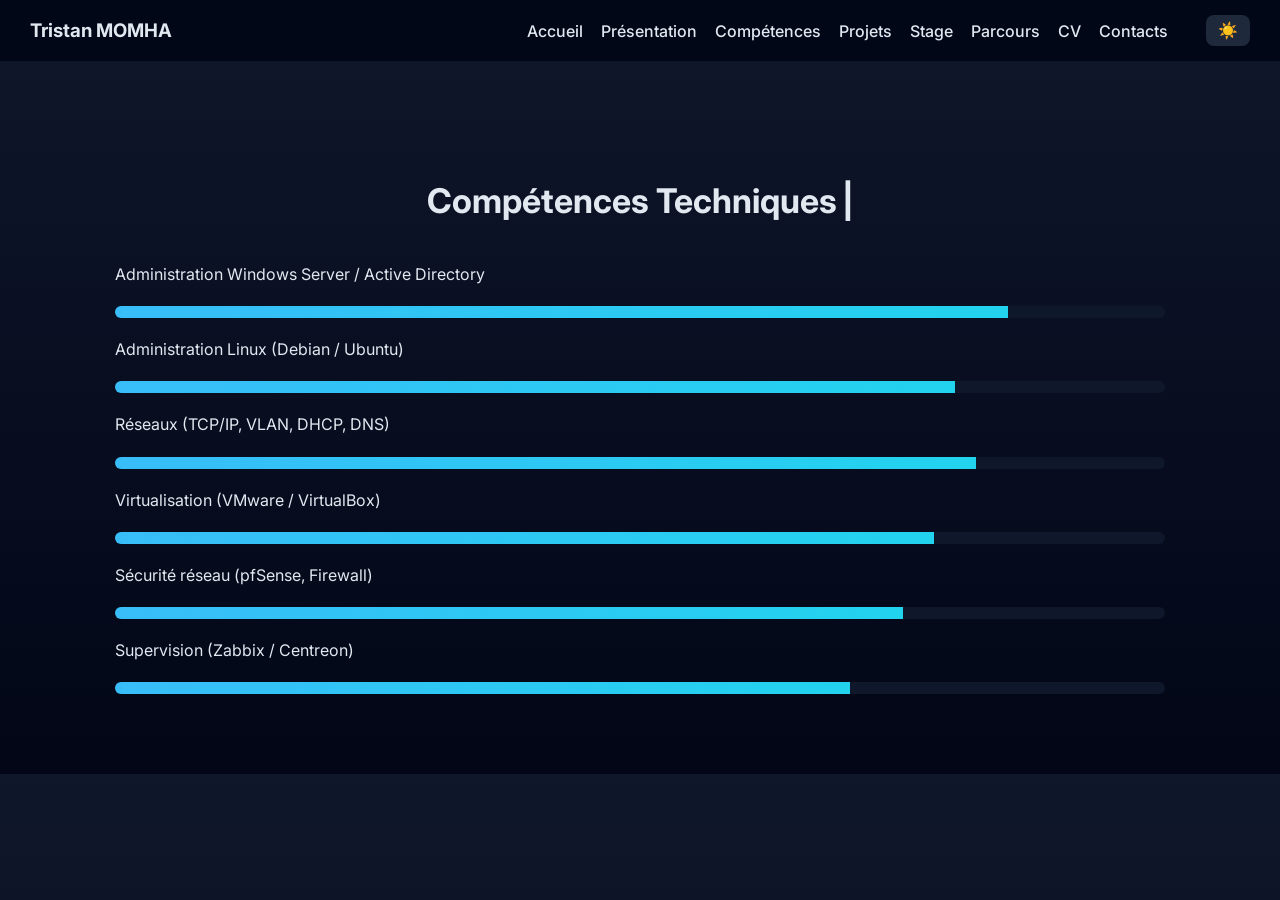
==== competences.html @ 9be64e83 "Premier commit : mon site portfolio" ====
<!DOCTYPE html>
<html lang="fr">

<head>

<meta charset="UTF-8">
<meta name="viewport" content="width=device-width, initial-scale=1.0">

<meta name="description" content="Compétences techniques de Tristan MOMHA en administration systèmes, réseaux et sécurité. BTS SIO option SISR.">

 <title>Compétences | Tristan MOMHA</title>

<link rel="stylesheet" href="css/style.css">

<link href="https://fonts.googleapis.com/css2?family=Inter:wght@300;400;600;700&display=swap" rel="stylesheet">

</head>

<body>

<nav>

<h3>Tristan MOMHA</h3>

<div class="nav-links">

<a href="index.html">Accueil</a>
<a href="presentation.html">Présentation</a>
<a href="competences.html">Compétences</a>
<a href="projets.html">Projets</a>
<a href="stage.html">Stage</a>
<a href="parcours.html">Parcours</a>
<a href="cv.html">CV</a>
<a href="contact.html">Contacts</a>

<button id="theme-toggle" aria-label="Changer le thème">☀️</button>

</div>

</nav>

<section>

<h2 class="typewriter">Compétences Techniques</h2>

<div class="skills">

<p>Administration Windows Server / Active Directory</p>
<div class="skill-bar"><span style="width:85%"></span></div>

<p>Administration Linux (Debian / Ubuntu)</p>
<div class="skill-bar"><span style="width:80%"></span></div>

<p>Réseaux (TCP/IP, VLAN, DHCP, DNS)</p>
<div class="skill-bar"><span style="width:82%"></span></div>

<p>Virtualisation (VMware / VirtualBox)</p>
<div class="skill-bar"><span style="width:78%"></span></div>

<p>Sécurité réseau (pfSense, Firewall)</p>
<div class="skill-bar"><span style="width:75%"></span></div>

<p>Supervision (Zabbix / Centreon)</p>
<div class="skill-bar"><span style="width:70%"></span></div>

</div>

</section>

<script src="js/script.js"></script>

</body>
</html>
---- css/style.css ----
:root{
--bg:#0f172a;
--bg2:#020617;
--card:#1e293b;
--accent:#38bdf8;
--accent2:#22d3ee;
--text:#e2e8f0;
--muted:#94a3b8;
}

/* RESET */

*{
margin:0;
padding:0;
box-sizing:border-box;
}

html{
scroll-behavior:smooth;
}

body{
font-family:'Inter',sans-serif;
background:linear-gradient(180deg,var(--bg),var(--bg2));
color:var(--text);
}

/* NAVIGATION */

nav{
position:fixed;
top:0;
width:100%;
background:rgba(2,6,23,0.9);
backdrop-filter:blur(8px);
padding:15px 30px;
display:flex;
justify-content:space-between;
align-items:center;
z-index:1000;
}

.nav-links{
display:flex;
align-items:center;
gap:18px;
}

nav h3{
font-weight:700;
}

nav a{
color:var(--text);
text-decoration:none;
font-weight:500;
transition:0.3s;
}

nav a:hover{
color:var(--accent);
}

nav a:focus{
outline:2px solid var(--accent);
outline-offset:4px;
border-radius:4px;
}

nav a.active{
color:var(--accent);
font-weight:600;
}

/* HEADER */

header{
height:100vh;
display:flex;
flex-direction:column;
justify-content:center;
align-items:center;
text-align:center;
padding:20px;
}

header img{
width:200px;
height:200px;
border-radius:50%;
object-fit:cover;
object-position:center top;
margin-bottom:25px;
}

header h1{
font-size:48px;
margin-bottom:10px;
}

header p{
color:var(--muted);
font-size:18px;
}

/* SECTIONS */

section{
padding:120px 25px 80px;
max-width:1100px;
margin:auto;
margin-top:60px;
}

h2{
font-size:34px;
margin-bottom:40px;
text-align:center;
}

p{
line-height:1.7;
}

/* BOUTONS */

button{
padding:12px 26px;
border-radius:8px;
border:none;
background:linear-gradient(135deg,var(--accent),var(--accent2));
color:#020617;
font-weight:600;
cursor:pointer;
transition:0.3s;
}

button:hover{
transform:translateY(-3px);
box-shadow:0 10px 25px rgba(0,0,0,0.4);
}

button:focus{
outline:2px solid var(--accent);
outline-offset:4px;
}

/* GRID */

.grid{
display:grid;
grid-template-columns:repeat(auto-fit,minmax(320px,1fr));
gap:30px;
}

/* CARTES */

.card{
background:var(--card);
padding:25px;
border-radius:16px;
border:1px solid rgba(255,255,255,0.05);
transition:0.3s;
}

.card:hover{
transform:translateY(-8px);
box-shadow:0 20px 50px rgba(0,0,0,0.4);
}

.card h3{
margin-bottom:6px;
}

.card p{
color:var(--accent);
font-size:14px;
margin-bottom:10px;
}

.card ul{
margin-top:10px;
padding-left:18px;
line-height:1.6;
color:var(--muted);
}

/* IMAGE LOCALISATION STAGE */

.stage-img{
width:100%;
margin-top:15px;
border-radius:10px;
transition:0.3s;
}

.stage-img:hover{
transform:scale(1.03);
}

/* COMPÉTENCES */

.skills{
display:grid;
gap:18px;
}

.skill-bar{
background:#0f172a;
border-radius:10px;
overflow:hidden;
}

.skill-bar span{
display:block;
padding:6px;
background:linear-gradient(90deg,var(--accent),var(--accent2));
}

/* TIMELINE */

.timeline{
border-left:2px solid var(--accent);
padding-left:20px;
display:grid;
gap:25px;
}

.timeline-item{
position:relative;
}

.timeline-item::before{
content:"";
position:absolute;
left:-29px;
top:5px;
width:14px;
height:14px;
background:var(--accent);
border-radius:50%;
}

/* CV */

.cv-preview{
width:100%;
height:500px;
border:none;
border-radius:12px;
margin-bottom:20px;
}

/* CONTACT */

.contact-card{
background:var(--card);
padding:30px;
border-radius:16px;
max-width:500px;
margin:auto;
text-align:center;
}

.contact-info{
font-size:18px;
margin-bottom:20px;
}

.contact-info a{
color:var(--accent);
text-decoration:none;
}

.contact-info a:hover{
text-decoration:underline;
}

/* CONTACT FORM */

.contact-container{
display:grid;
grid-template-columns:1fr 1fr;
gap:40px;
max-width:1000px;
margin:auto;
}

.contact-form{
background:var(--card);
padding:30px;
border-radius:16px;
}

.form-group{
margin-bottom:20px;
}

.form-group label{
display:block;
margin-bottom:8px;
font-weight:500;
}

.form-group input,
.form-group textarea{
width:100%;
padding:12px 16px;
border-radius:8px;
border:1px solid rgba(255,255,255,0.1);
background:rgba(0,0,0,0.2);
color:var(--text);
font-family:'Inter',sans-serif;
font-size:14px;
transition:0.3s;
}

.form-group input:focus,
.form-group textarea:focus{
outline:none;
border-color:var(--accent);
box-shadow:0 0 0 3px rgba(56,189,248,0.2);
}

.form-group textarea{
resize:vertical;
min-height:120px;
}

#form-status{
margin-top:15px;
text-align:center;
font-size:14px;
}

#form-status.success{
color:#22c55e;
}

#form-status.error{
color:#ef4444;
}

.contact-info-card{
background:var(--card);
padding:30px;
border-radius:16px;
}

.contact-info-card h3{
margin-bottom:25px;
}

.contact-item{
margin-bottom:20px;
}

.contact-item span{
display:block;
color:var(--muted);
font-size:13px;
margin-bottom:5px;
}

.contact-item a{
color:var(--accent);
text-decoration:none;
font-size:16px;
}

.contact-item a:hover{
text-decoration:underline;
}

/* FOOTER */

footer{
text-align:center;
padding:40px 20px;
color:var(--muted);
}

/* TYPEWRITER */

.typewriter::after{
content:"|";
margin-left:5px;
animation:blink 1s infinite;
}

@keyframes blink{
0%{opacity:1;}
50%{opacity:0;}
100%{opacity:1;}
}

/* MODE CLAIR */

body.light-mode{

--bg:#ffffff;
--bg2:#f1f5f9;
--card:#ffffff;
--text:#0f172a;
--muted:#475569;

background:linear-gradient(180deg,var(--bg),var(--bg2));
color:var(--text);

}

body.light-mode nav{
background:rgba(255,255,255,0.9);
}

body.light-mode .card{
box-shadow:0 10px 25px rgba(0,0,0,0.1);
}

body.light-mode .skill-bar{
background:#e2e8f0;
}

/* BOUTON THEME */

#theme-toggle{
margin-left:20px;
padding:6px 12px;
border-radius:8px;
border:none;
cursor:pointer;
font-size:16px;
background:var(--card);
color:var(--text);
transition:0.3s;
}

#theme-toggle:hover{
transform:scale(1.1);
}

#theme-toggle:focus{
outline:2px solid var(--accent);
outline-offset:4px;
}

/* RESPONSIVE */

@media(max-width:800px){
.contact-container{
grid-template-columns:1fr;
}
}

@media(max-width:700px){

nav{
flex-direction:column;
gap:10px;
}

header h1{
font-size:34px;
}

a:focus{
outline:2px solid var(--accent);
outline-offset:4px;
}

}
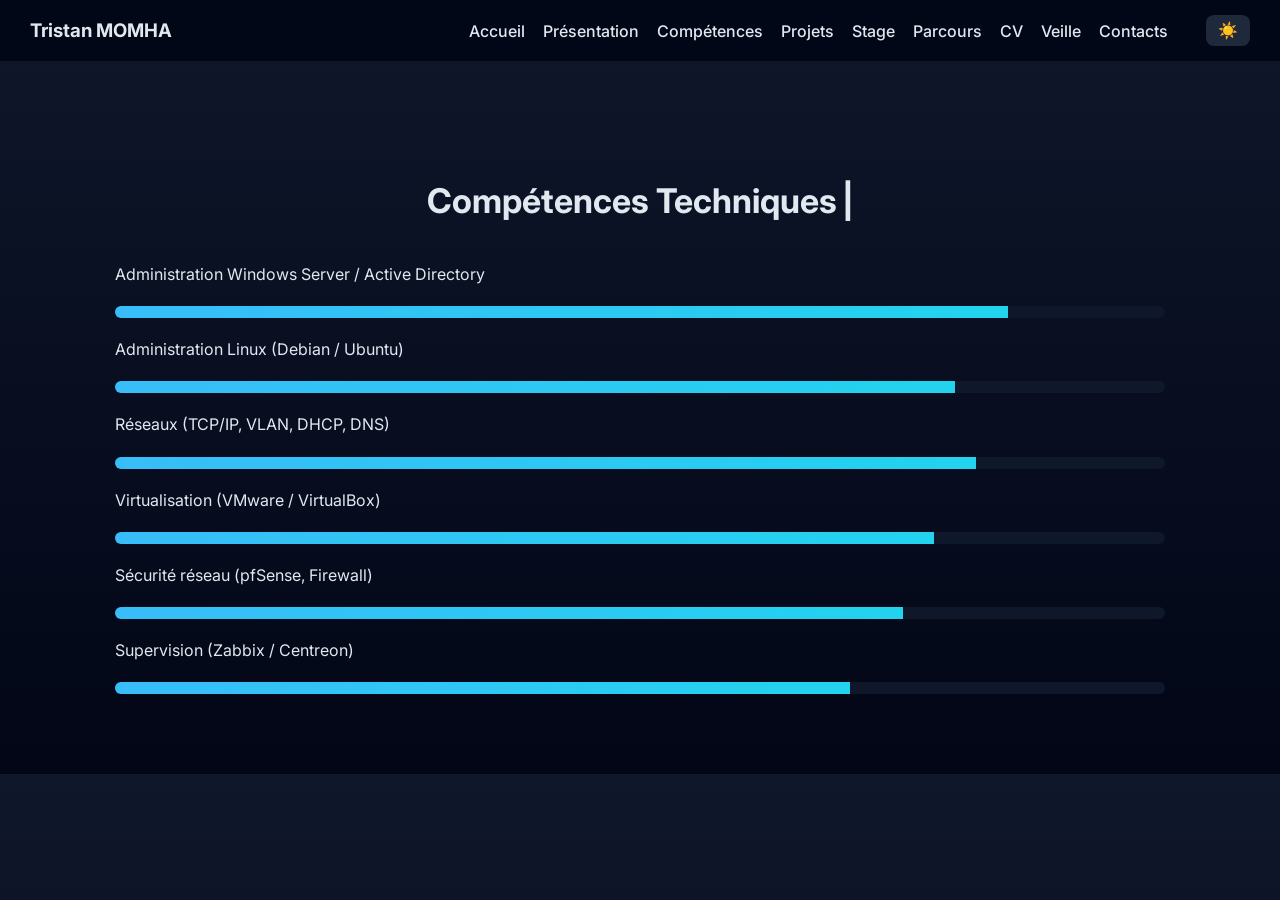
==== commit 6817fcd9: "rajout" ====
--- a/competences.html
+++ b/competences.html
@@ -31,6 +31,7 @@
 <a href="stage.html">Stage</a>
 <a href="parcours.html">Parcours</a>
 <a href="cv.html">CV</a>
+<a href="veille.html">Veille</a>
 <a href="contact.html">Contacts</a>
 
 <button id="theme-toggle" aria-label="Changer le thème">☀️</button>
--- a/css/style.css
+++ b/css/style.css
@@ -469,4 +469,177 @@
 outline-offset:4px;
 }
 
+}
+
+/* VEILLE TECHNOLOGIQUE */
+
+.veille-header {
+text-align: center;
+margin-bottom: 3rem;
+padding: 2rem;
+background: linear-gradient(135deg, var(--accent), var(--accent2));
+color: #020617;
+border-radius: 10px;
+}
+
+.veille-header h1 {
+font-size: 2.5rem;
+margin-bottom: 1rem;
+}
+
+.veille-header p {
+font-size: 1.2rem;
+opacity: 0.9;
+}
+
+.veille-sujet {
+background: var(--card);
+border-left: 4px solid #dc3545;
+padding: 1.5rem;
+margin: 2rem 0;
+border-radius: 0 10px 10px 0;
+}
+
+.veille-sujet h3 {
+color: #dc3545;
+margin-top: 0;
+}
+
+.sources-list {
+display: flex;
+flex-wrap: wrap;
+gap: 1rem;
+margin: 2rem 0;
+justify-content: center;
+}
+
+.source-badge {
+background: var(--card);
+padding: 0.5rem 1rem;
+border-radius: 20px;
+font-size: 0.9rem;
+color: var(--text);
+border: 1px solid rgba(255,255,255,0.1);
+}
+
+.rss-container {
+display: grid;
+grid-template-columns: repeat(auto-fill, minmax(350px, 1fr));
+gap: 2rem;
+margin: 3rem 0;
+}
+
+.source-section {
+background: var(--card);
+border-radius: 10px;
+box-shadow: 0 2px 10px rgba(0,0,0,0.1);
+overflow: hidden;
+transition: transform 0.3s ease;
+}
+
+.source-section:hover {
+transform: translateY(-5px);
+box-shadow: 0 5px 20px rgba(0,0,0,0.15);
+}
+
+.source-header {
+background: #343a40;
+color: white;
+padding: 1rem;
+font-weight: 600;
+border-bottom: 3px solid #dc3545;
+}
+
+.source-articles {
+padding: 1rem;
+}
+
+.rss-item {
+border-bottom: 1px solid rgba(255,255,255,0.1);
+padding: 1rem 0;
+}
+
+.rss-item:last-child {
+border-bottom: none;
+}
+
+.rss-item h3 {
+margin: 0 0 0.5rem 0;
+font-size: 1rem;
+}
+
+.rss-item a {
+color: var(--text);
+text-decoration: none;
+font-weight: 600;
+}
+
+.rss-item a:hover {
+color: var(--accent);
+}
+
+.rss-date {
+color: var(--muted);
+font-size: 0.8rem;
+margin: 0.5rem 0;
+}
+
+.rss-description {
+color: var(--muted);
+font-size: 0.9rem;
+line-height: 1.4;
+}
+
+.contexte-veille {
+background: var(--card);
+padding: 2rem;
+border-radius: 10px;
+margin: 3rem 0;
+box-shadow: 0 2px 10px rgba(0,0,0,0.1);
+}
+
+.contexte-veille h3 {
+color: var(--text);
+border-bottom: 2px solid #dc3545;
+padding-bottom: 0.5rem;
+margin-bottom: 1.5rem;
+}
+
+.contexte-veille ul {
+color: var(--muted);
+line-height: 1.8;
+padding-left: 20px;
+}
+
+.contexte-veille li {
+margin-bottom: 10px;
+}
+
+.stat-grid {
+display: grid;
+grid-template-columns: repeat(auto-fit, minmax(250px, 1fr));
+gap: 1.5rem;
+margin: 2rem 0;
+}
+
+.stat-card {
+background: var(--bg);
+padding: 1.5rem;
+border-radius: 8px;
+text-align: center;
+border: 1px solid rgba(255,255,255,0.05);
+}
+
+.stat-number {
+font-size: 2.5rem;
+font-weight: 700;
+color: #dc3545;
+margin-bottom: 0.5rem;
+}
+
+.stat-label {
+color: var(--muted);
+font-size: 0.9rem;
+text-transform: uppercase;
+letter-spacing: 1px;
 }
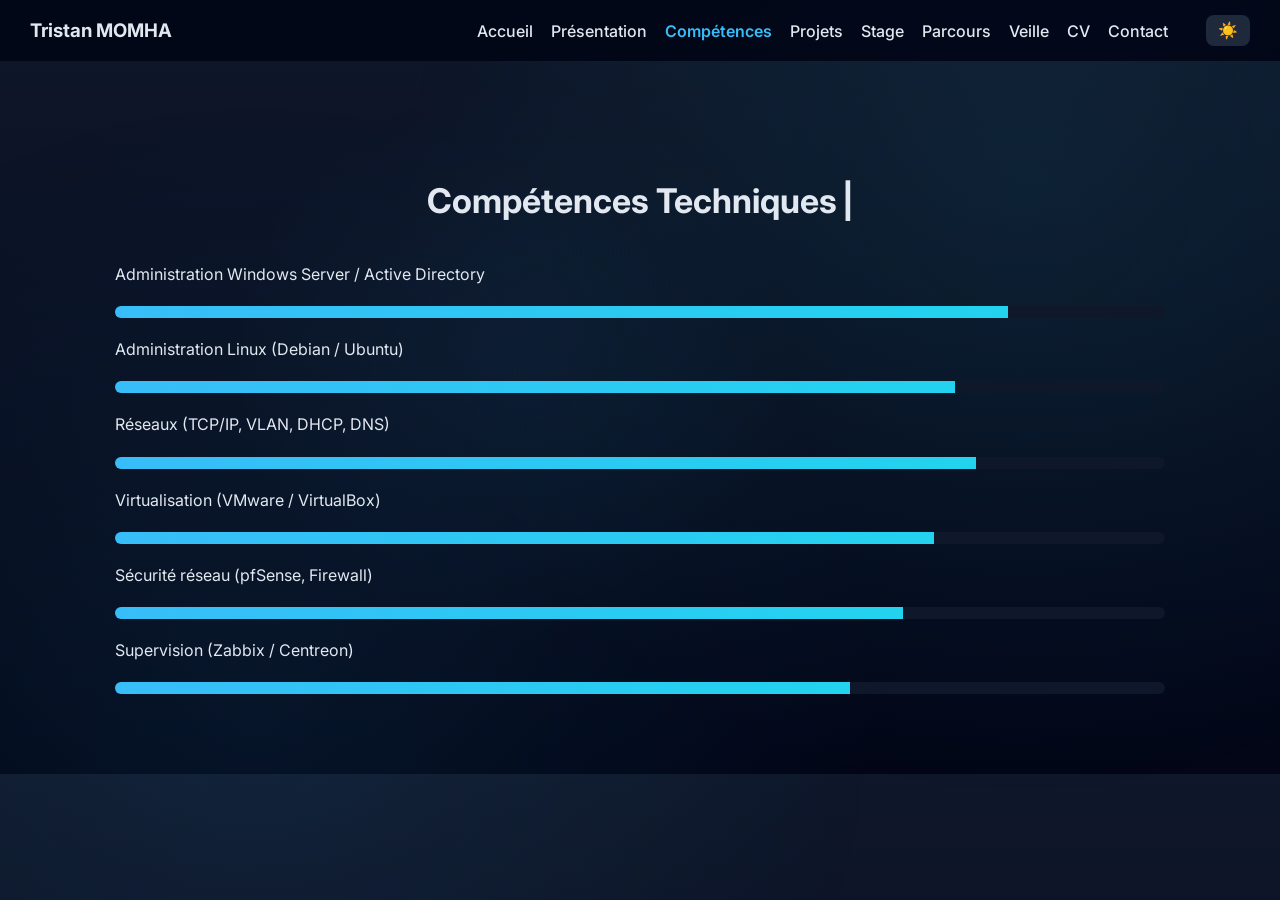
==== commit 603baa60: "changement de code" ====
--- a/competences.html
+++ b/competences.html
@@ -30,9 +30,9 @@
 <a href="projets.html">Projets</a>
 <a href="stage.html">Stage</a>
 <a href="parcours.html">Parcours</a>
+<a href="veille.html">Veille</a>
 <a href="cv.html">CV</a>
-<a href="veille.html">Veille</a>
-<a href="contact.html">Contacts</a>
+<a href="contact.html">Contact</a>
 
 <button id="theme-toggle" aria-label="Changer le thème">☀️</button>
 
--- a/css/style.css
+++ b/css/style.css
@@ -24,6 +24,40 @@
 font-family:'Inter',sans-serif;
 background:linear-gradient(180deg,var(--bg),var(--bg2));
 color:var(--text);
+position:relative;
+overflow-x:hidden;
+}
+
+/* Animated background */
+body::before{
+content:'';
+position:fixed;
+top:0;
+left:0;
+width:100%;
+height:100%;
+background: 
+radial-gradient(circle at 20% 80%, rgba(56,189,248,0.08) 0%, transparent 50%),
+radial-gradient(circle at 80% 20%, rgba(34,211,238,0.08) 0%, transparent 50%),
+radial-gradient(circle at 40% 40%, rgba(56,189,248,0.05) 0%, transparent 30%);
+animation:bgMove 20s ease-in-out infinite;
+z-index:-1;
+pointer-events:none;
+}
+
+@keyframes bgMove{
+0%,100%{
+transform:translate(0,0) scale(1);
+}
+25%{
+transform:translate(20px,-20px) scale(1.05);
+}
+50%{
+transform:translate(-10px,10px) scale(0.98);
+}
+75%{
+transform:translate(-20px,-10px) scale(1.02);
+}
 }
 
 /* NAVIGATION */
@@ -99,6 +133,14 @@
 margin-bottom:10px;
 }
 
+header .subtitle{
+color:var(--primary);
+font-size:22px;
+font-weight:500;
+margin-bottom:20px;
+letter-spacing:0.5px;
+}
+
 header p{
 color:var(--muted);
 font-size:18px;
@@ -152,6 +194,145 @@
 display:grid;
 grid-template-columns:repeat(auto-fit,minmax(320px,1fr));
 gap:30px;
+}
+
+/* WELCOME SECTION */
+
+.welcome{
+text-align:center;
+margin-bottom:60px;
+}
+
+.welcome h2{
+font-size:2.5rem;
+margin-bottom:20px;
+background:linear-gradient(135deg,var(--accent),var(--accent2));
+-webkit-background-clip:text;
+-webkit-text-fill-color:transparent;
+background-clip:text;
+}
+
+.welcome p{
+font-size:1.1rem;
+color:var(--muted);
+max-width:700px;
+margin:0 auto 15px;
+line-height:1.7;
+}
+
+.welcome strong{
+color:var(--accent);
+}
+
+.welcome-links{
+display:flex;
+gap:15px;
+justify-content:center;
+margin-top:30px;
+flex-wrap:wrap;
+}
+
+.btn-primary,.btn-secondary{
+padding:12px 28px;
+border-radius:8px;
+text-decoration:none;
+font-weight:600;
+transition:0.3s;
+}
+
+.btn-primary{
+background:linear-gradient(135deg,var(--accent),var(--accent2));
+color:var(--bg2);
+}
+
+.btn-primary:hover{
+transform:translateY(-2px);
+box-shadow:0 5px 20px rgba(56,189,248,0.3);
+}
+
+.btn-secondary{
+background:transparent;
+border:2px solid var(--accent);
+color:var(--accent);
+}
+
+.btn-secondary:hover{
+background:var(--accent);
+color:var(--bg2);
+}
+
+/* HIGHLIGHTS SECTION */
+
+.highlights{
+display:grid;
+grid-template-columns:repeat(auto-fit,minmax(280px,1fr));
+gap:25px;
+margin-top:40px;
+}
+
+.highlight-card{
+background:var(--card);
+padding:30px;
+border-radius:12px;
+border:1px solid rgba(56,189,248,0.1);
+transition:0.3s;
+}
+
+.highlight-card:hover{
+transform:translateY(-5px);
+border-color:var(--accent);
+box-shadow:0 10px 30px rgba(0,0,0,0.3);
+}
+
+.highlight-card h3{
+font-size:1.3rem;
+margin-bottom:12px;
+color:var(--accent);
+}
+
+.highlight-card p{
+color:var(--muted);
+margin-bottom:20px;
+line-height:1.6;
+}
+
+.highlight-card a{
+color:var(--accent2);
+text-decoration:none;
+font-weight:600;
+transition:0.3s;
+}
+
+.highlight-card a:hover{
+color:var(--accent);
+}
+
+/* FILE PREVIEW */
+
+.file-preview{
+display:flex;
+align-items:center;
+gap:20px;
+background:var(--card);
+padding:25px;
+border-radius:12px;
+border:1px solid rgba(56,189,248,0.1);
+margin:20px auto 30px;
+max-width:500px;
+}
+
+.file-icon{
+font-size:3rem;
+}
+
+.file-info h3{
+color:var(--text);
+margin-bottom:5px;
+}
+
+.file-info p{
+color:var(--muted);
+font-size:0.9rem;
 }
 
 /* CARTES */
@@ -422,6 +603,21 @@
 background:#e2e8f0;
 }
 
+body.light-mode .stat-card{
+background:linear-gradient(135deg,rgba(56,189,248,0.15),rgba(34,211,238,0.1));
+}
+
+body.light-mode .rss-item{
+background:rgba(0,0,0,0.05);
+}
+
+body.light-mode body::before{
+background: 
+radial-gradient(circle at 20% 80%, rgba(56,189,248,0.15) 0%, transparent 50%),
+radial-gradient(circle at 80% 20%, rgba(34,211,238,0.1) 0%, transparent 50%),
+radial-gradient(circle at 40% 40%, rgba(56,189,248,0.1) 0%, transparent 30%);
+}
+
 /* BOUTON THEME */
 
 #theme-toggle{
@@ -471,175 +667,209 @@
 
 }
 
-/* VEILLE TECHNOLOGIQUE */
-
-.veille-header {
-text-align: center;
-margin-bottom: 3rem;
-padding: 2rem;
-background: linear-gradient(135deg, var(--accent), var(--accent2));
-color: #020617;
-border-radius: 10px;
-}
-
-.veille-header h1 {
-font-size: 2.5rem;
-margin-bottom: 1rem;
-}
-
-.veille-header p {
-font-size: 1.2rem;
-opacity: 0.9;
-}
-
-.veille-sujet {
-background: var(--card);
-border-left: 4px solid #dc3545;
-padding: 1.5rem;
-margin: 2rem 0;
-border-radius: 0 10px 10px 0;
-}
-
-.veille-sujet h3 {
-color: #dc3545;
-margin-top: 0;
-}
-
-.sources-list {
-display: flex;
-flex-wrap: wrap;
-gap: 1rem;
-margin: 2rem 0;
-justify-content: center;
-}
-
-.source-badge {
-background: var(--card);
-padding: 0.5rem 1rem;
-border-radius: 20px;
-font-size: 0.9rem;
-color: var(--text);
-border: 1px solid rgba(255,255,255,0.1);
-}
-
-.rss-container {
-display: grid;
-grid-template-columns: repeat(auto-fill, minmax(350px, 1fr));
-gap: 2rem;
-margin: 3rem 0;
-}
-
-.source-section {
-background: var(--card);
-border-radius: 10px;
-box-shadow: 0 2px 10px rgba(0,0,0,0.1);
-overflow: hidden;
-transition: transform 0.3s ease;
-}
-
-.source-section:hover {
-transform: translateY(-5px);
-box-shadow: 0 5px 20px rgba(0,0,0,0.15);
-}
-
-.source-header {
-background: #343a40;
-color: white;
-padding: 1rem;
-font-weight: 600;
-border-bottom: 3px solid #dc3545;
-}
-
-.source-articles {
-padding: 1rem;
-}
-
-.rss-item {
-border-bottom: 1px solid rgba(255,255,255,0.1);
-padding: 1rem 0;
-}
-
-.rss-item:last-child {
-border-bottom: none;
-}
-
-.rss-item h3 {
-margin: 0 0 0.5rem 0;
-font-size: 1rem;
-}
-
-.rss-item a {
-color: var(--text);
-text-decoration: none;
-font-weight: 600;
-}
-
-.rss-item a:hover {
-color: var(--accent);
-}
-
-.rss-date {
-color: var(--muted);
-font-size: 0.8rem;
-margin: 0.5rem 0;
-}
-
-.rss-description {
-color: var(--muted);
-font-size: 0.9rem;
-line-height: 1.4;
-}
-
-.contexte-veille {
-background: var(--card);
-padding: 2rem;
-border-radius: 10px;
-margin: 3rem 0;
-box-shadow: 0 2px 10px rgba(0,0,0,0.1);
-}
-
-.contexte-veille h3 {
-color: var(--text);
-border-bottom: 2px solid #dc3545;
-padding-bottom: 0.5rem;
-margin-bottom: 1.5rem;
-}
-
-.contexte-veille ul {
-color: var(--muted);
-line-height: 1.8;
-padding-left: 20px;
-}
-
-.contexte-veille li {
-margin-bottom: 10px;
-}
-
-.stat-grid {
-display: grid;
-grid-template-columns: repeat(auto-fit, minmax(250px, 1fr));
-gap: 1.5rem;
-margin: 2rem 0;
-}
-
-.stat-card {
-background: var(--bg);
-padding: 1.5rem;
-border-radius: 8px;
-text-align: center;
-border: 1px solid rgba(255,255,255,0.05);
-}
-
-.stat-number {
-font-size: 2.5rem;
-font-weight: 700;
-color: #dc3545;
-margin-bottom: 0.5rem;
-}
-
-.stat-label {
-color: var(--muted);
-font-size: 0.9rem;
-text-transform: uppercase;
-letter-spacing: 1px;
+/* VEILLE STYLES */
+
+.veille-header{
+text-align:center;
+background:linear-gradient(135deg,rgba(56,189,248,0.1),rgba(34,211,238,0.05));
+padding:40px;
+border-radius:20px;
+margin-bottom:30px;
+border:1px solid rgba(56,189,248,0.2);
+}
+
+.veille-header h1{
+font-size:42px;
+margin-bottom:10px;
+background:linear-gradient(90deg,var(--accent),var(--accent2));
+-webkit-background-clip:text;
+-webkit-text-fill-color:transparent;
+background-clip:text;
+}
+
+.veille-header p{
+color:var(--muted);
+font-size:18px;
+}
+
+.veille-sujet{
+background:var(--card);
+padding:30px;
+border-radius:16px;
+margin-bottom:30px;
+border:1px solid rgba(255,255,255,0.05);
+}
+
+.veille-sujet h3{
+color:var(--accent);
+margin-bottom:15px;
+}
+
+.veille-sujet p{
+color:var(--muted);
+line-height:1.8;
+}
+
+.sources-list{
+display:flex;
+flex-wrap:wrap;
+gap:12px;
+justify-content:center;
+margin-bottom:40px;
+}
+
+.source-badge{
+background:linear-gradient(135deg,var(--accent),var(--accent2));
+color:#020617;
+padding:8px 16px;
+border-radius:20px;
+font-size:13px;
+font-weight:600;
+transition:0.3s;
+}
+
+.source-badge:hover{
+transform:translateY(-3px);
+box-shadow:0 8px 20px rgba(56,189,248,0.3);
+}
+
+.rss-container{
+margin-top:40px;
+}
+
+.source-section{
+margin-bottom:30px;
+background:var(--card);
+border-radius:16px;
+overflow:hidden;
+border:1px solid rgba(255,255,255,0.05);
+}
+
+.source-header{
+padding:15px 20px;
+font-weight:700;
+color:#fff;
+font-size:16px;
+}
+
+.source-articles{
+padding:20px;
+}
+
+.rss-items{
+display:grid;
+gap:15px;
+}
+
+.rss-item{
+padding:20px;
+background:rgba(0,0,0,0.2);
+border-radius:12px;
+border:1px solid rgba(255,255,255,0.05);
+transition:0.3s;
+}
+
+.rss-item:hover{
+transform:translateX(5px);
+border-color:rgba(56,189,248,0.3);
+}
+
+.rss-item h4{
+margin-bottom:10px;
+}
+
+.rss-item h4 a{
+color:var(--text);
+text-decoration:none;
+transition:0.3s;
+}
+
+.rss-item h4 a:hover{
+color:var(--accent);
+}
+
+.rss-date{
+color:var(--muted);
+font-size:12px;
+margin-bottom:8px;
+}
+
+.rss-description{
+color:var(--muted);
+font-size:14px;
+line-height:1.6;
+}
+
+.contexte-veille{
+background:var(--card);
+padding:35px;
+border-radius:16px;
+margin-top:40px;
+border:1px solid rgba(255,255,255,0.05);
+}
+
+.contexte-veille h3{
+color:var(--accent);
+margin-bottom:25px;
+text-align:center;
+}
+
+.contexte-veille h4{
+margin:30px 0 15px;
+color:var(--text);
+}
+
+.contexte-veille ul{
+padding-left:20px;
+line-height:1.8;
+color:var(--muted);
+}
+
+.contexte-veille li{
+margin-bottom:12px;
+}
+
+.contexte-veille li strong{
+color:var(--accent2);
+}
+
+.stat-grid{
+display:grid;
+grid-template-columns:repeat(auto-fit,minmax(200px,1fr));
+gap:20px;
+margin-bottom:20px;
+}
+
+.stat-card{
+background:linear-gradient(135deg,rgba(56,189,248,0.1),rgba(34,211,238,0.05));
+padding:25px;
+border-radius:12px;
+text-align:center;
+border:1px solid rgba(56,189,248,0.2);
+transition:0.3s;
+}
+
+.stat-card:hover{
+transform:translateY(-5px);
+box-shadow:0 15px 30px rgba(56,189,248,0.15);
+}
+
+.stat-number{
+font-size:36px;
+font-weight:700;
+color:var(--accent);
+margin-bottom:8px;
+}
+
+.stat-label{
+color:var(--muted);
+font-size:13px;
+}
+
+.update-info{
+text-align:center;
+padding:20px;
+color:var(--muted);
+font-size:13px;
+margin-top:30px;
 }
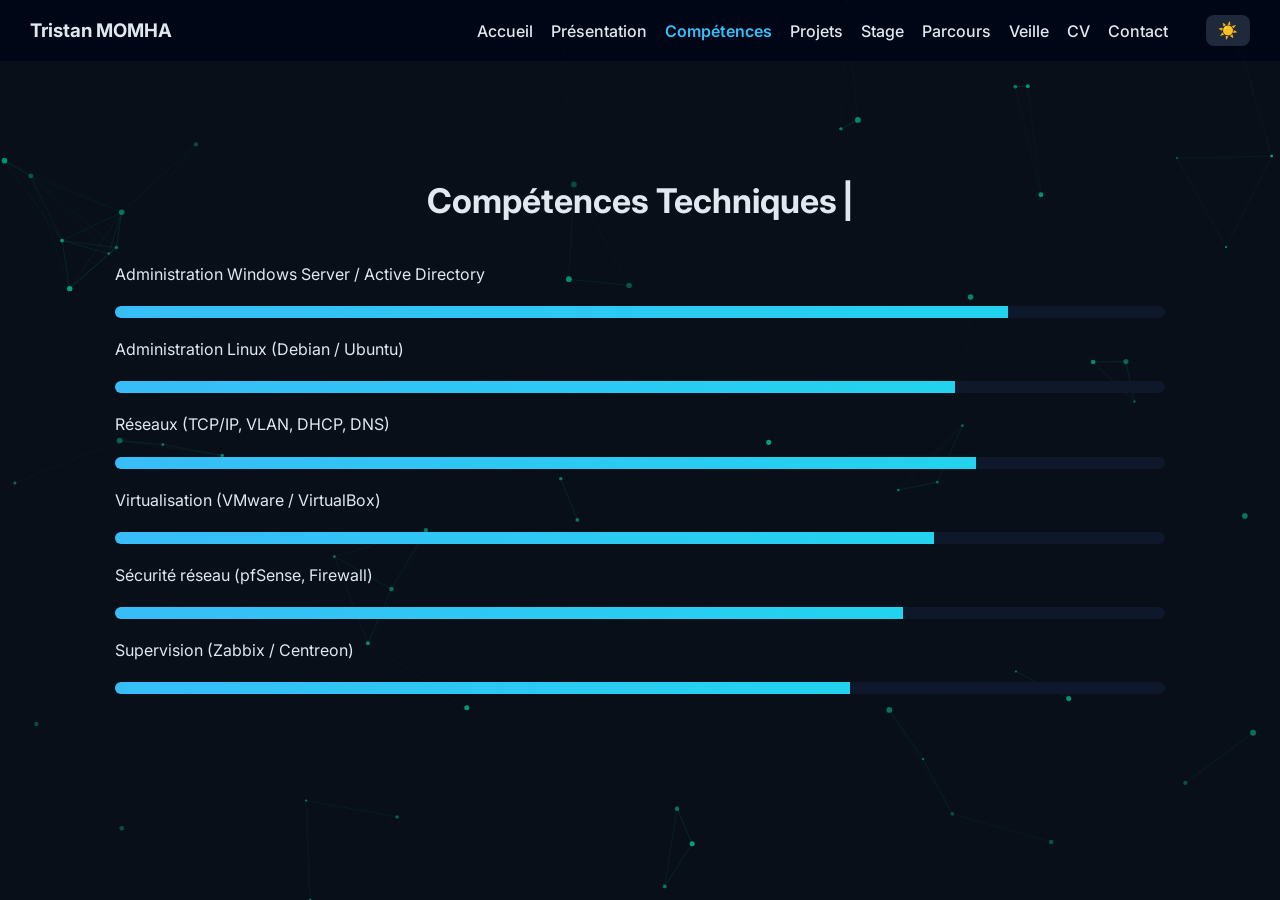
==== commit 605d99be: "changements" ====
--- a/competences.html
+++ b/competences.html
@@ -17,6 +17,8 @@
 </head>
 
 <body>
+
+<canvas id="bg-animation"></canvas>
 
 <nav>
 
@@ -69,6 +71,7 @@
 </section>
 
 <script src="js/script.js"></script>
+<script src="js/bg-animation.js"></script>
 
 </body>
 </html>
--- a/css/style.css
+++ b/css/style.css
@@ -1,3 +1,14 @@
+/* Canvas Background Animation */
+#bg-animation{
+    position:fixed;
+    top:0;
+    left:0;
+    width:100%;
+    height:100%;
+    z-index:-1;
+    pointer-events:none;
+}
+
 :root{
 --bg:#0f172a;
 --bg2:#020617;
@@ -28,7 +39,11 @@
 overflow-x:hidden;
 }
 
-/* Animated background */
+/* ============================================
+   ANIME TECH BACKGROUND - MATRIX & CIRCUITS
+   ============================================ */
+
+/* Base animated background */
 body::before{
 content:'';
 position:fixed;
@@ -37,27 +52,254 @@
 width:100%;
 height:100%;
 background: 
-radial-gradient(circle at 20% 80%, rgba(56,189,248,0.08) 0%, transparent 50%),
-radial-gradient(circle at 80% 20%, rgba(34,211,238,0.08) 0%, transparent 50%),
-radial-gradient(circle at 40% 40%, rgba(56,189,248,0.05) 0%, transparent 30%);
+radial-gradient(circle at 20% 80%, rgba(56,189,248,0.1) 0%, transparent 50%),
+radial-gradient(circle at 80% 20%, rgba(34,211,238,0.1) 0%, transparent 50%),
+radial-gradient(circle at 40% 40%, rgba(56,189,248,0.08) 0%, transparent 30%);
 animation:bgMove 20s ease-in-out infinite;
+z-index:-2;
+pointer-events:none;
+}
+
+@keyframes bgMove{
+0%,100%{transform:translate(0,0) scale(1);}
+25%{transform:translate(20px,-20px) scale(1.05);}
+50%{transform:translate(-10px,10px) scale(0.98);}
+75%{transform:translate(-20px,-10px) scale(1.02);}
+}
+
+/* Matrix Rain Canvas */
+#matrix-canvas{
+position:fixed;
+top:0;
+left:0;
+width:100%;
+height:100%;
 z-index:-1;
 pointer-events:none;
-}
-
-@keyframes bgMove{
-0%,100%{
-transform:translate(0,0) scale(1);
-}
-25%{
-transform:translate(20px,-20px) scale(1.05);
-}
-50%{
-transform:translate(-10px,10px) scale(0.98);
-}
-75%{
-transform:translate(-20px,-10px) scale(1.02);
-}
+opacity:0.35;
+}
+
+/* Circuit Network Background */
+.circuit-bg{
+position:fixed;
+top:0;
+left:0;
+width:100%;
+height:100%;
+z-index:-1;
+pointer-events:none;
+opacity:0.2;
+}
+
+.circuit-node{
+position:absolute;
+width:6px;
+height:6px;
+background:var(--accent);
+border-radius:50%;
+box-shadow:0 0 10px var(--accent), 0 0 20px var(--accent), 0 0 30px var(--accent);
+animation:pulse 2s ease-in-out infinite;
+}
+
+.circuit-line{
+position:absolute;
+background:linear-gradient(90deg, transparent, var(--accent), transparent);
+height:1px;
+opacity:0.5;
+animation:scanLine 3s linear infinite;
+}
+
+.circuit-line.vertical{
+width:1px;
+height:100%;
+background:linear-gradient(180deg, transparent, var(--accent), transparent);
+}
+
+@keyframes pulse{
+0%,100%{transform:scale(1); opacity:1;}
+50%{transform:scale(1.5); opacity:0.7;}
+}
+
+@keyframes scanLine{
+0%{transform:translateX(-100%);}
+100%{transform:translateX(100%);}
+}
+
+/* Floating Particles */
+.particles{
+position:fixed;
+top:0;
+left:0;
+width:100%;
+height:100%;
+z-index:-1;
+pointer-events:none;
+}
+
+.particle{
+position:absolute;
+width:3px;
+height:3px;
+background:var(--accent2);
+border-radius:50%;
+box-shadow:0 0 6px var(--accent2);
+animation:floatParticle linear infinite;
+}
+
+@keyframes floatParticle{
+0%{
+transform:translateY(100vh) rotate(0deg);
+opacity:0;
+}
+10%{
+opacity:1;
+}
+90%{
+opacity:1;
+}
+100%{
+transform:translateY(-100vh) rotate(720deg);
+opacity:0;
+}
+}
+
+/* Code Rain Effect */
+.code-rain{
+position:fixed;
+right:0;
+top:0;
+width:150px;
+height:100%;
+z-index:-1;
+pointer-events:none;
+opacity:0.08;
+overflow:hidden;
+}
+
+.code-column{
+position:absolute;
+top:-100%;
+font-family:'Courier New', monospace;
+font-size:14px;
+color:var(--accent);
+writing-mode:vertical-rl;
+text-orientation:upright;
+animation:codeFall linear infinite;
+white-space:nowrap;
+}
+
+@keyframes codeFall{
+0%{transform:translateY(0);}
+100%{transform:translateY(200%);}
+}
+
+/* Glowing Grid */
+.tech-grid{
+position:fixed;
+top:0;
+left:0;
+width:100%;
+height:100%;
+z-index:-1;
+pointer-events:none;
+background-image:
+linear-gradient(rgba(56,189,248,0.03) 1px, transparent 1px),
+linear-gradient(90deg, rgba(56,189,248,0.03) 1px, transparent 1px);
+background-size:50px 50px;
+animation:gridMove 20s linear infinite;
+}
+
+@keyframes gridMove{
+0%{transform:perspective(500px) rotateX(60deg) translateY(0);}
+100%{transform:perspective(500px) rotateX(60deg) translateY(50px);}
+}
+
+/* Hexagon Pattern */
+.hex-pattern{
+position:fixed;
+top:0;
+left:0;
+width:100%;
+height:100%;
+z-index:-1;
+pointer-events:none;
+opacity:0.03;
+background-image:url("data:image/svg+xml,%3Csvg xmlns='http://www.w3.org/2000/svg' width='28' height='49' viewBox='0 0 28 49'%3E%3Cg fill-rule='evenodd'%3E%3Cg fill='%2338bdf8' fill-opacity='1'%3E%3Cpath d='M13.99 9.25l13 7.5v15l-13 7.5L1 31.75v-15l12.99-7.5zM3 17.9v12.7l10.99 6.34 11-6.35V17.9l-11-6.34L3 17.9zM0 15l12.98-7.5V0h-2v6.35L0 12.69v2.3zm0 18.5L12.98 41v8h-2v-6.85L0 35.81v-2.3zM15 0v7.5L27.99 15H28v-2.31h-.01L17 6.35V0h-2zm0 49v-8l12.99-7.5H28v2.31h-.01L17 42.15V49h-2z'/%3E%3C/g%3E%3C/g%3E%3C/svg%3E");
+}
+
+/* ============================================
+   LIGHT MODE ANIME TECH BACKGROUND
+   ============================================ */
+
+body.light-mode::before{
+background: 
+radial-gradient(circle at 20% 80%, rgba(56,189,248,0.15) 0%, transparent 50%),
+radial-gradient(circle at 80% 20%, rgba(34,211,238,0.15) 0%, transparent 50%),
+radial-gradient(circle at 40% 40%, rgba(56,189,248,0.1) 0%, transparent 30%);
+}
+
+body.light-mode .circuit-node{
+background:#0ea5e9;
+box-shadow:0 0 10px #0ea5e9, 0 0 20px #0ea5e9, 0 0 30px #0ea5e9;
+}
+
+body.light-mode .circuit-line{
+background:linear-gradient(90deg, transparent, #0ea5e9, transparent);
+}
+
+body.light-mode .circuit-line.vertical{
+background:linear-gradient(180deg, transparent, #0ea5e9, transparent);
+}
+
+body.light-mode .particle{
+background:#0284c7;
+box-shadow:0 0 6px #0284c7;
+}
+
+body.light-mode .code-column{
+color:#0369a1;
+}
+
+body.light-mode .tech-grid{
+background-image:
+linear-gradient(rgba(14,165,233,0.04) 1px, transparent 1px),
+linear-gradient(90deg, rgba(14,165,233,0.04) 1px, transparent 1px);
+}
+
+body.light-mode .hex-pattern{
+opacity:0.025;
+}
+
+body.light-mode .glitch-line{
+background:#0ea5e9;
+}
+
+/* Hacker Glitch Effect */
+.glitch-layer{
+position:fixed;
+top:0;
+left:0;
+width:100%;
+height:100%;
+z-index:-1;
+pointer-events:none;
+opacity:0.015;
+}
+
+.glitch-line{
+position:absolute;
+top:0;
+left:0;
+width:100%;
+height:2px;
+background:var(--accent);
+animation:glitch 4s linear infinite;
+}
+
+@keyframes glitch{
+0%,90%,100%{transform:translateX(-100%); opacity:0;}
+92%{opacity:1;}
+94%{transform:translateX(100%); opacity:0;}
 }
 
 /* NAVIGATION */
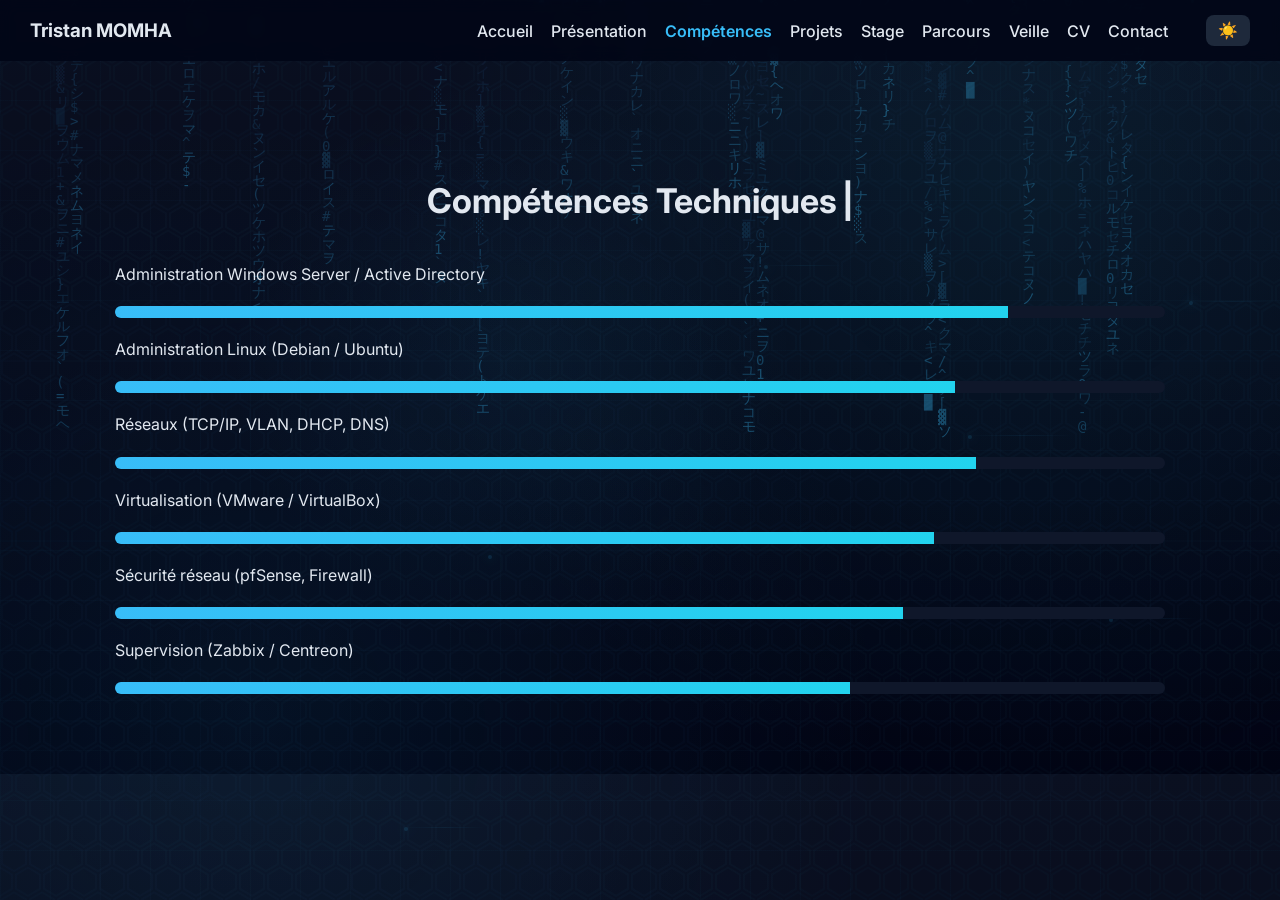
==== commit 7d37617b: "finalisation" ====
--- a/competences.html
+++ b/competences.html
@@ -17,8 +17,6 @@
 </head>
 
 <body>
-
-<canvas id="bg-animation"></canvas>
 
 <nav>
 
@@ -71,7 +69,6 @@
 </section>
 
 <script src="js/script.js"></script>
-<script src="js/bg-animation.js"></script>
 
 </body>
 </html>
--- a/css/style.css
+++ b/css/style.css
@@ -1,14 +1,3 @@
-/* Canvas Background Animation */
-#bg-animation{
-    position:fixed;
-    top:0;
-    left:0;
-    width:100%;
-    height:100%;
-    z-index:-1;
-    pointer-events:none;
-}
-
 :root{
 --bg:#0f172a;
 --bg2:#020617;
@@ -609,6 +598,61 @@
 color:var(--muted);
 }
 
+.card-img{
+width:100%;
+height:auto;
+border-radius:8px;
+margin-bottom:12px;
+border:1px solid rgba(56,189,248,0.2);
+cursor:zoom-in;
+transition:transform 0.3s ease;
+}
+
+.card-img:hover{
+transform:scale(1.05);
+}
+
+.card-img-stack{
+display:flex;
+gap:8px;
+overflow-x:auto;
+padding:4px 0;
+}
+
+.card-img-stack .card-img{
+flex:0 0 auto;
+width:calc(50% - 4px);
+max-height:120px;
+object-fit:cover;
+margin-bottom:0;
+}
+
+/* Lightbox */
+.lightbox{
+display:none;
+position:fixed;
+top:0;
+left:0;
+width:100%;
+height:100%;
+background:rgba(0,0,0,0.9);
+z-index:9999;
+justify-content:center;
+align-items:center;
+cursor:zoom-out;
+}
+
+.lightbox.active{
+display:flex;
+}
+
+.lightbox img{
+max-width:90%;
+max-height:90%;
+border-radius:8px;
+box-shadow:0 0 30px rgba(56,189,248,0.3);
+}
+
 /* IMAGE LOCALISATION STAGE */
 
 .stage-img{
@@ -616,10 +660,122 @@
 margin-top:15px;
 border-radius:10px;
 transition:0.3s;
+cursor:zoom-in;
+border:1px solid rgba(56,189,248,0.2);
 }
 
 .stage-img:hover{
 transform:scale(1.03);
+box-shadow:0 8px 25px rgba(56,189,248,0.2);
+}
+
+.stage-images{
+display:grid;
+grid-template-columns:repeat(auto-fit,minmax(200px,1fr));
+gap:15px;
+margin-top:15px;
+}
+
+.stage-grid{
+display:grid;
+grid-template-columns:repeat(auto-fit,minmax(350px,1fr));
+gap:30px;
+}
+
+.stage-photo{
+width:100%;
+height:auto;
+border-radius:12px;
+border:1px solid rgba(56,189,248,0.2);
+cursor:zoom-in;
+transition:all 0.3s ease;
+}
+
+.stage-photo:hover{
+transform:scale(1.05);
+box-shadow:0 10px 30px rgba(56,189,248,0.25);
+}
+
+/* Stage Container */
+
+.stage-container{
+display:flex;
+flex-direction:column;
+gap:40px;
+max-width:900px;
+margin:0 auto;
+}
+
+.stage-card{
+background:var(--card);
+border-radius:20px;
+padding:30px;
+border:1px solid rgba(255,255,255,0.08);
+transition:0.3s;
+}
+
+.stage-card:hover{
+transform:translateY(-5px);
+box-shadow:0 20px 50px rgba(0,0,0,0.4);
+border-color:rgba(56,189,248,0.3);
+}
+
+.stage-header{
+margin-bottom:20px;
+padding-bottom:15px;
+border-bottom:1px solid rgba(56,189,248,0.15);
+}
+
+.stage-header h3{
+font-size:1.5rem;
+color:var(--accent);
+margin-bottom:8px;
+}
+
+.stage-header p{
+color:var(--muted);
+font-size:0.95rem;
+}
+
+.stage-content{
+margin-bottom:20px;
+}
+
+.stage-content ul{
+padding-left:20px;
+}
+
+.stage-content li{
+color:var(--text);
+margin-bottom:10px;
+line-height:1.6;
+}
+
+.stage-img-single{
+margin-top:15px;
+}
+
+.stage-gallery{
+display:grid;
+grid-template-columns:repeat(auto-fill,minmax(150px,1fr));
+gap:12px;
+margin-top:20px;
+}
+
+.gallery-img{
+width:100%;
+height:120px;
+object-fit:cover;
+border-radius:10px;
+border:1px solid rgba(56,189,248,0.15);
+cursor:zoom-in;
+transition:all 0.3s ease;
+}
+
+.gallery-img:hover{
+transform:scale(1.08);
+border-color:var(--accent);
+box-shadow:0 8px 20px rgba(56,189,248,0.25);
 }
 
 /* COMPÉTENCES */
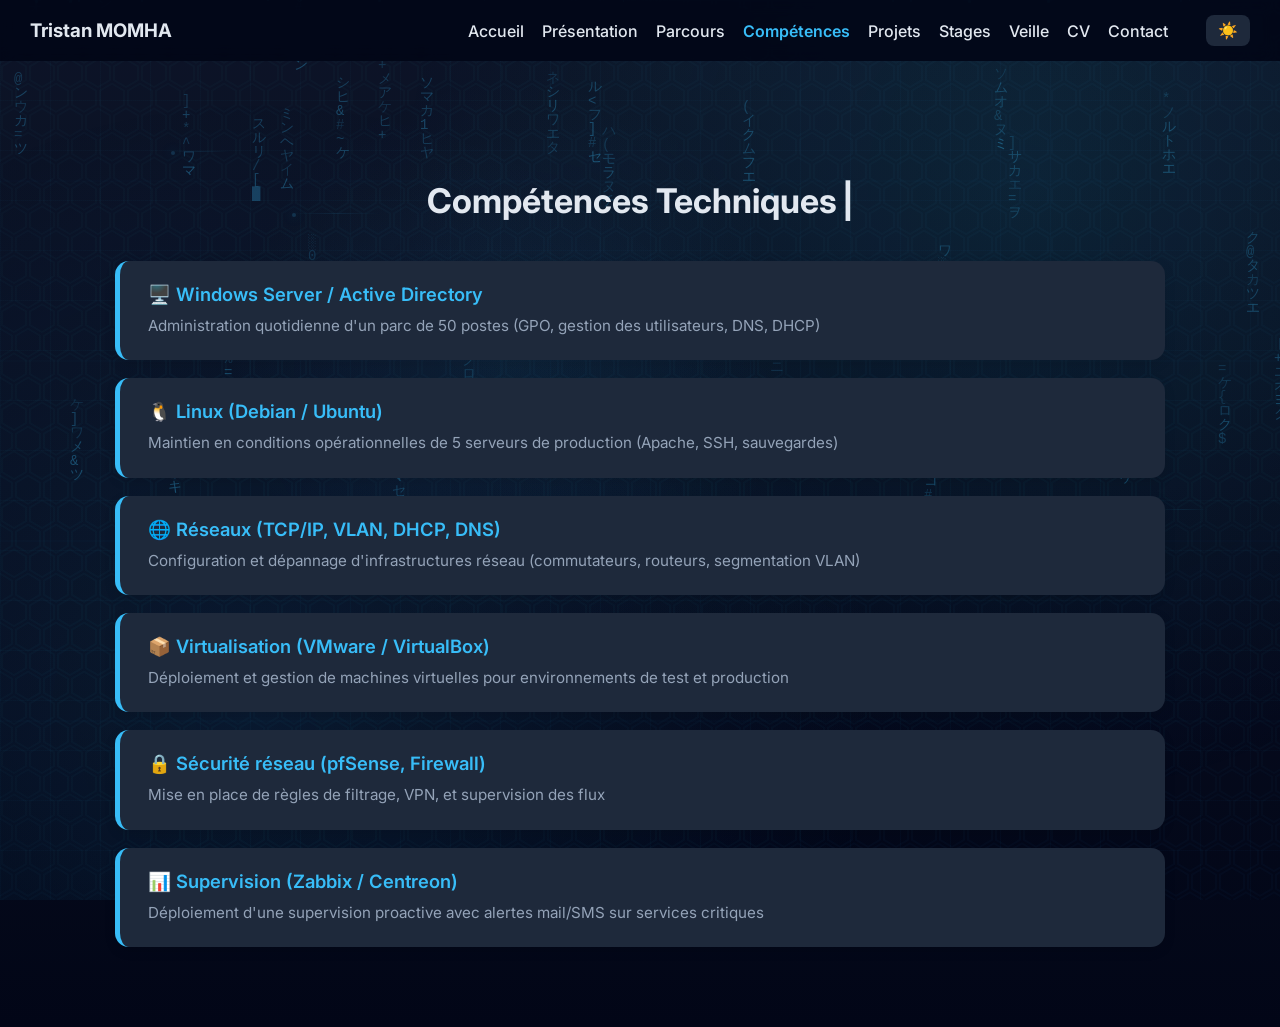
==== commit ee030176: "améliorations" ====
--- a/competences.html
+++ b/competences.html
@@ -26,10 +26,10 @@
 
 <a href="index.html">Accueil</a>
 <a href="presentation.html">Présentation</a>
+<a href="parcours.html">Parcours</a>
 <a href="competences.html">Compétences</a>
 <a href="projets.html">Projets</a>
-<a href="stage.html">Stage</a>
-<a href="parcours.html">Parcours</a>
+<a href="stage.html">Stages</a>
 <a href="veille.html">Veille</a>
 <a href="cv.html">CV</a>
 <a href="contact.html">Contact</a>
@@ -46,23 +46,35 @@
 
 <div class="skills">
 
-<p>Administration Windows Server / Active Directory</p>
-<div class="skill-bar"><span style="width:85%"></span></div>
+  <div class="skill-item">
+    <h3>🖥️ Windows Server / Active Directory</h3>
+    <p>Administration quotidienne d'un parc de 50 postes (GPO, gestion des utilisateurs, DNS, DHCP)</p>
+  </div>
 
-<p>Administration Linux (Debian / Ubuntu)</p>
-<div class="skill-bar"><span style="width:80%"></span></div>
+  <div class="skill-item">
+    <h3>🐧 Linux (Debian / Ubuntu)</h3>
+    <p>Maintien en conditions opérationnelles de 5 serveurs de production (Apache, SSH, sauvegardes)</p>
+  </div>
 
-<p>Réseaux (TCP/IP, VLAN, DHCP, DNS)</p>
-<div class="skill-bar"><span style="width:82%"></span></div>
+  <div class="skill-item">
+    <h3>🌐 Réseaux (TCP/IP, VLAN, DHCP, DNS)</h3>
+    <p>Configuration et dépannage d'infrastructures réseau (commutateurs, routeurs, segmentation VLAN)</p>
+  </div>
 
-<p>Virtualisation (VMware / VirtualBox)</p>
-<div class="skill-bar"><span style="width:78%"></span></div>
+  <div class="skill-item">
+    <h3>📦 Virtualisation (VMware / VirtualBox)</h3>
+    <p>Déploiement et gestion de machines virtuelles pour environnements de test et production</p>
+  </div>
 
-<p>Sécurité réseau (pfSense, Firewall)</p>
-<div class="skill-bar"><span style="width:75%"></span></div>
+  <div class="skill-item">
+    <h3>🔒 Sécurité réseau (pfSense, Firewall)</h3>
+    <p>Mise en place de règles de filtrage, VPN, et supervision des flux</p>
+  </div>
 
-<p>Supervision (Zabbix / Centreon)</p>
-<div class="skill-bar"><span style="width:70%"></span></div>
+  <div class="skill-item">
+    <h3>📊 Supervision (Zabbix / Centreon)</h3>
+    <p>Déploiement d'une supervision proactive avec alertes mail/SMS sur services critiques</p>
+  </div>
 
 </div>
 
--- a/css/style.css
+++ b/css/style.css
@@ -1270,4 +1270,100 @@
 color:var(--muted);
 font-size:13px;
 margin-top:30px;
+}
+
+/* SKILLS GRID - Remplacement des barres */
+.skills {
+display:grid;
+gap:18px;
+}
+
+.skill-item {
+background:var(--card);
+padding:22px 28px;
+border-radius:14px;
+border-left:5px solid var(--accent);
+transition:all 0.3s ease;
+box-shadow:0 4px 12px rgba(0,0,0,0.1);
+}
+
+.skill-item:hover {
+transform:translateX(10px);
+border-left-color:var(--accent2);
+box-shadow:0 8px 25px rgba(56,189,248,0.15);
+}
+
+.skill-item h3 {
+color:var(--accent);
+font-size:1.15rem;
+margin-bottom:8px;
+font-weight:600;
+}
+
+.skill-item p {
+color:var(--muted);
+font-size:0.95rem;
+line-height:1.6;
+margin:0;
+}
+
+/* Petite touche responsive */
+@media(max-width:700px){
+.skill-item {
+padding:18px 20px;
+}
+.skill-item h3 {
+font-size:1rem;
+}
+.skill-item p {
+font-size:0.9rem;
+}
+}
+
+/* Light mode skills */
+body.light-mode .skill-item {
+border-left-color:var(--accent);
+box-shadow:0 4px 12px rgba(0,0,0,0.05);
+}
+
+.skill-item {
+  background: var(--card);
+  padding: 22px 28px;
+  border-radius: 14px;
+  border-left: 5px solid var(--accent);
+  transition: all 0.3s ease;
+  box-shadow: 0 4px 12px rgba(0, 0, 0, 0.1);
+}
+
+.skill-item:hover {
+  transform: translateX(10px);
+  border-left-color: var(--accent2);
+  box-shadow: 0 8px 25px rgba(56, 189, 248, 0.15);
+}
+
+.skill-item h3 {
+  color: var(--accent);
+  font-size: 1.15rem;
+  margin-bottom: 8px;
+  font-weight: 600;
+}
+
+.skill-item p {
+  color: var(--muted);
+  font-size: 0.95rem;
+  line-height: 1.6;
+  margin: 0;
+}
+
+/* Petite touche responsive */
+@media (max-width: 700px) {
+  .skill-item {
+    padding: 18px 20px;
+  }
+  .skill-item h3 {
+    font-size: 1rem;
+  }
+  .skill-item p {
+    font-size: 0.9rem;
+  }
 }
